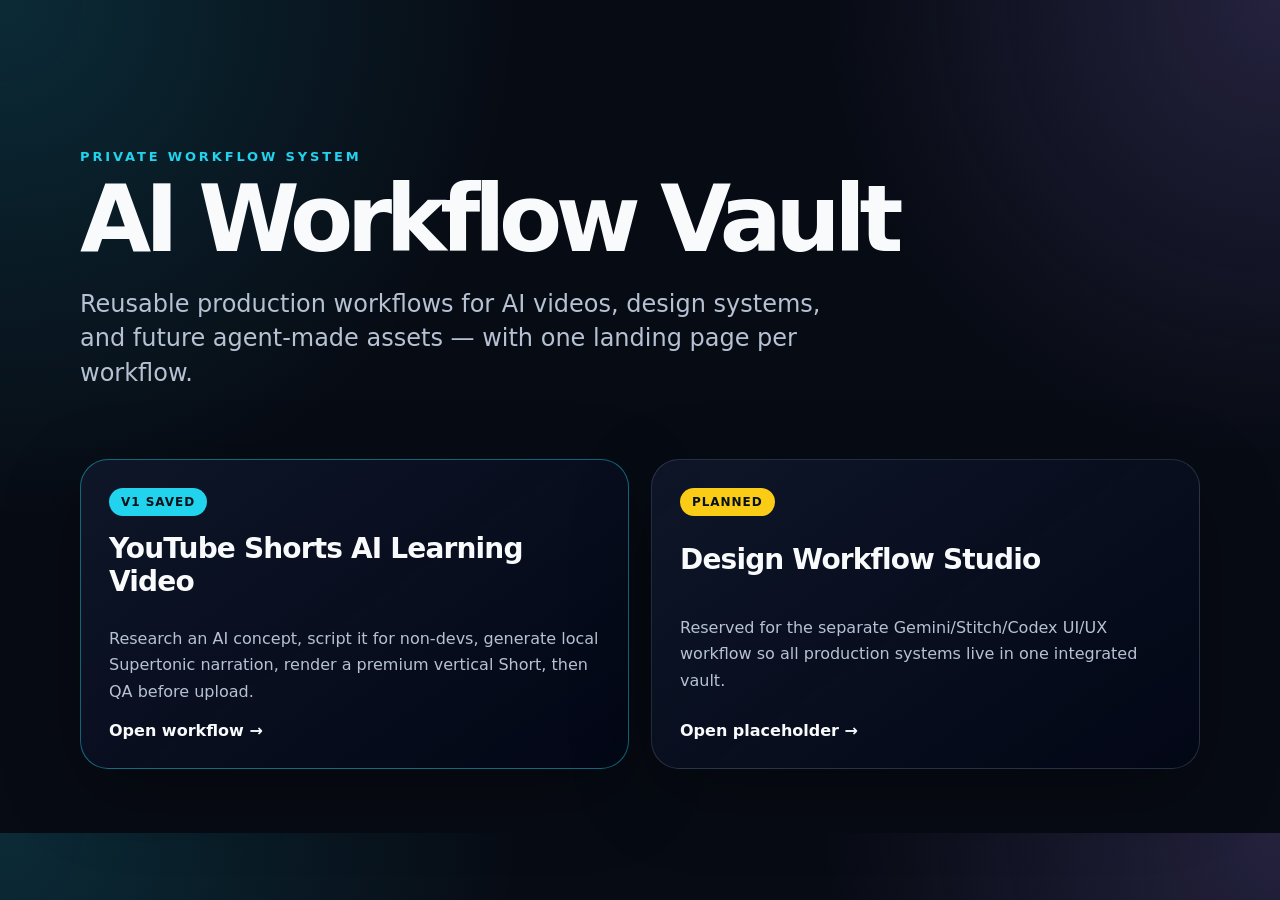
==== site/index.html @ 9eb14a0c "chore: bootstrap AI workflow vault" ====
<!doctype html>
<html lang="en">
<head>
  <meta charset="utf-8" />
  <meta name="viewport" content="width=device-width, initial-scale=1" />
  <title>AI Workflow Vault</title>
  <meta name="description" content="Integrated private vault for reusable AI production workflows." />
  <link rel="stylesheet" href="assets/styles.css" />
</head>
<body>
  <main class="shell">
    <section class="hero">
      <p class="eyebrow">Private Workflow System</p>
      <h1>AI Workflow Vault</h1>
      <p class="lead">Reusable production workflows for AI videos, design systems, and future agent-made assets — with one landing page per workflow.</p>
    </section>

    <section class="grid">
      <a class="card primary" href="workflows/youtube-shorts-ai-learning.html">
        <span class="status">v1 saved</span>
        <h2>YouTube Shorts AI Learning Video</h2>
        <p>Research an AI concept, script it for non-devs, generate local Supertonic narration, render a premium vertical Short, then QA before upload.</p>
        <strong>Open workflow →</strong>
      </a>

      <a class="card" href="workflows/design-workflow-studio.html">
        <span class="status planned">planned</span>
        <h2>Design Workflow Studio</h2>
        <p>Reserved for the separate Gemini/Stitch/Codex UI/UX workflow so all production systems live in one integrated vault.</p>
        <strong>Open placeholder →</strong>
      </a>
    </section>
  </main>
</body>
</html>
---- site/assets/styles.css ----
:root {
  color-scheme: dark;
  --bg: #070b14;
  --panel: rgba(15, 23, 42, 0.78);
  --line: rgba(148, 163, 184, 0.22);
  --text: #f8fafc;
  --muted: #b6c2d3;
  --cyan: #22d3ee;
  --violet: #a78bfa;
  --gold: #facc15;
}
* { box-sizing: border-box; }
body {
  margin: 0;
  font-family: Inter, ui-sans-serif, system-ui, -apple-system, BlinkMacSystemFont, "Segoe UI", sans-serif;
  background: radial-gradient(circle at top left, rgba(34, 211, 238, .16), transparent 34%), radial-gradient(circle at top right, rgba(167, 139, 250, .18), transparent 30%), var(--bg);
  color: var(--text);
}
.shell { width: min(1120px, calc(100% - 40px)); margin: 0 auto; padding: 64px 0; }
.hero { padding: 72px 0 44px; }
.hero.compact { padding-top: 28px; }
.eyebrow { color: var(--cyan); text-transform: uppercase; letter-spacing: .22em; font-weight: 800; font-size: 13px; }
h1 { font-size: clamp(44px, 8vw, 92px); line-height: .92; margin: 14px 0 20px; letter-spacing: -0.07em; }
.lead { color: var(--muted); max-width: 760px; font-size: clamp(18px, 2.2vw, 24px); line-height: 1.45; }
.grid { display: grid; grid-template-columns: repeat(auto-fit, minmax(280px, 1fr)); gap: 22px; }
.card, .panel {
  border: 1px solid var(--line);
  background: linear-gradient(145deg, rgba(15, 23, 42, .92), rgba(2, 6, 23, .72));
  border-radius: 28px;
  padding: 28px;
  box-shadow: 0 24px 80px rgba(0, 0, 0, .32);
}
.card { min-height: 300px; display: flex; flex-direction: column; justify-content: space-between; color: inherit; text-decoration: none; }
.card.primary { border-color: rgba(34, 211, 238, .45); }
.card h2, .panel h2 { font-size: 28px; margin: 16px 0 12px; letter-spacing: -0.03em; }
.card p, .panel p, li { color: var(--muted); line-height: 1.65; }
.status { align-self: flex-start; color: #06111a; background: var(--cyan); border-radius: 999px; padding: 7px 12px; font-weight: 900; font-size: 12px; text-transform: uppercase; letter-spacing: .08em; }
.status.planned { background: var(--gold); }
.back { color: var(--cyan); text-decoration: none; font-weight: 800; }
.panel { margin: 22px 0; }
.split { display: grid; grid-template-columns: repeat(auto-fit, minmax(280px, 1fr)); gap: 26px; }
code { color: #cffafe; background: rgba(34, 211, 238, .1); padding: 2px 6px; border-radius: 6px; }
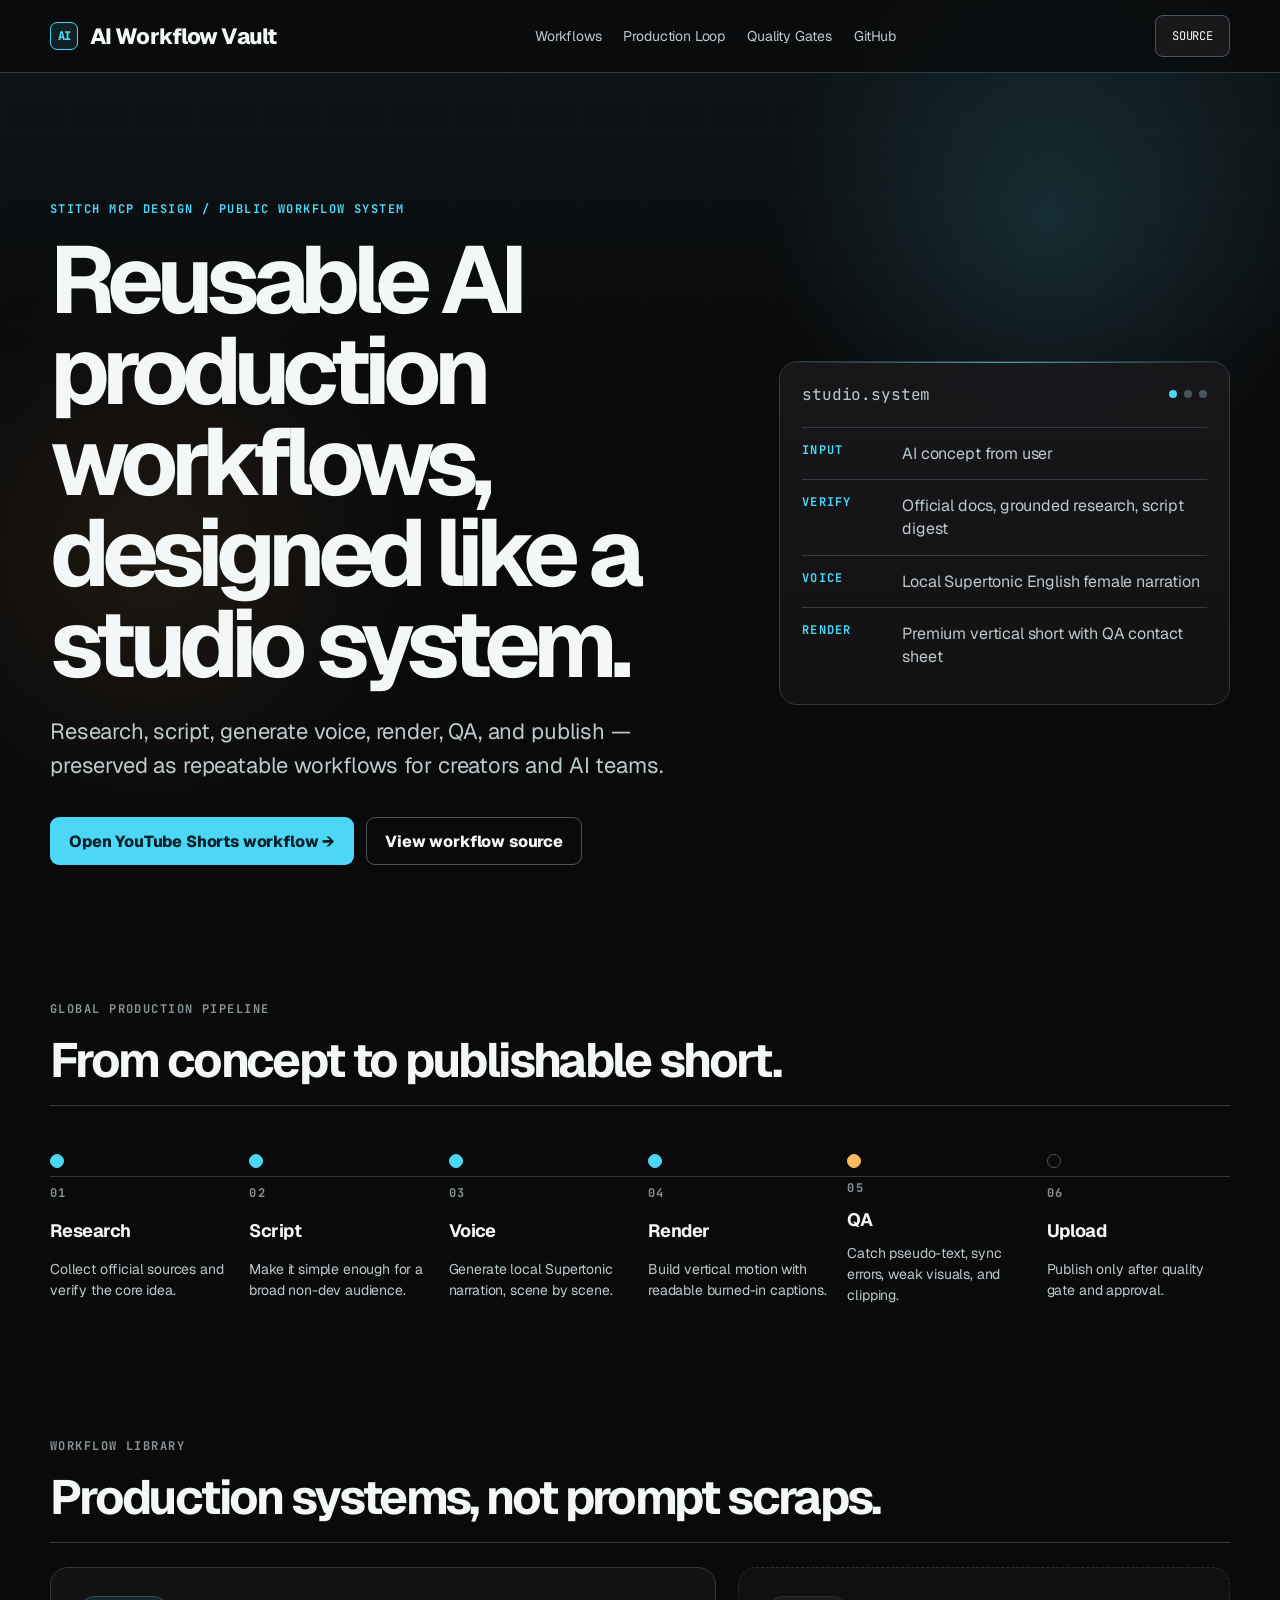
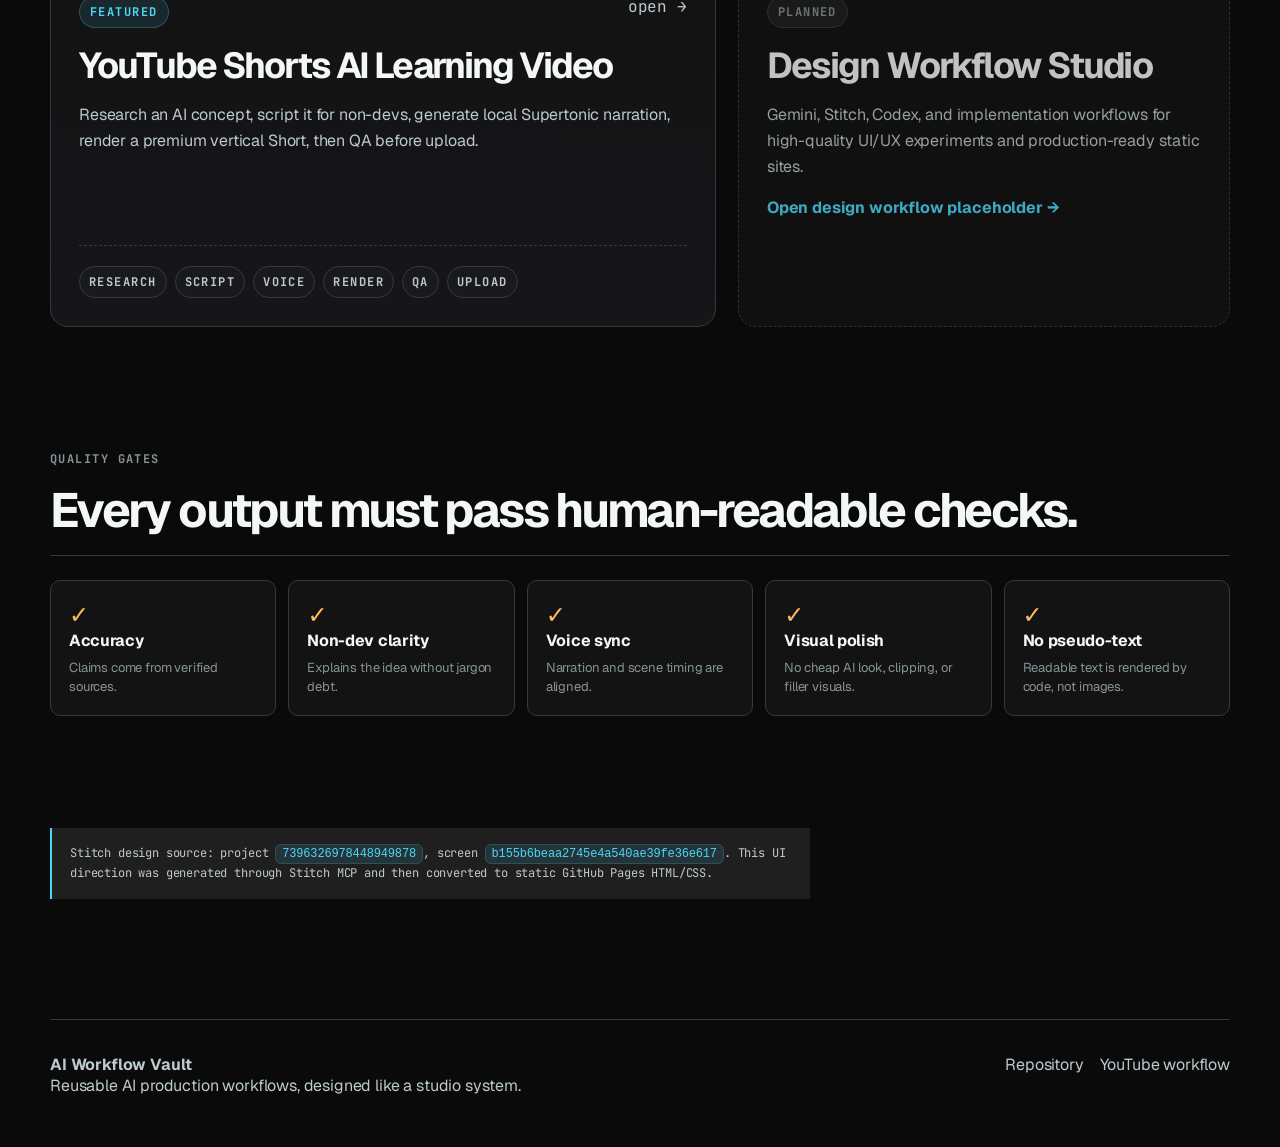
==== commit 5e4568b3: "feat: redesign GitHub Pages with Stitch UI" ====
--- a/site/index.html
+++ b/site/index.html
@@ -4,32 +4,112 @@
   <meta charset="utf-8" />
   <meta name="viewport" content="width=device-width, initial-scale=1" />
   <title>AI Workflow Vault</title>
-  <meta name="description" content="Integrated private vault for reusable AI production workflows." />
+  <meta name="description" content="Reusable AI production workflows, designed like a studio system." />
   <link rel="stylesheet" href="assets/styles.css" />
 </head>
 <body>
-  <main class="shell">
+  <a class="skip-link" href="#main">Skip to content</a>
+  <header class="topbar">
+    <nav class="nav" aria-label="Primary navigation">
+      <a class="brand" href="index.html"><span class="brand-mark">AI</span><span>AI Workflow Vault</span></a>
+      <div class="nav-links">
+        <a href="#workflows">Workflows</a>
+        <a href="#production-loop">Production Loop</a>
+        <a href="#quality-gates">Quality Gates</a>
+        <a href="https://github.com/cskwork/ai-workflow-vault">GitHub</a>
+      </div>
+      <a class="nav-cta" href="https://github.com/cskwork/ai-workflow-vault">SOURCE</a>
+    </nav>
+  </header>
+
+  <main id="main" class="shell">
     <section class="hero">
-      <p class="eyebrow">Private Workflow System</p>
-      <h1>AI Workflow Vault</h1>
-      <p class="lead">Reusable production workflows for AI videos, design systems, and future agent-made assets — with one landing page per workflow.</p>
+      <div>
+        <p class="eyebrow">Stitch MCP Design / Public Workflow System</p>
+        <h1>Reusable AI production workflows, designed like a studio system.</h1>
+        <p class="lead">Research, script, generate voice, render, QA, and publish — preserved as repeatable workflows for creators and AI teams.</p>
+        <div class="hero-actions">
+          <a class="button primary" href="workflows/youtube-shorts-ai-learning.html">Open YouTube Shorts workflow →</a>
+          <a class="button secondary" href="https://github.com/cskwork/ai-workflow-vault/tree/main/workflows/youtube-shorts-ai-learning">View workflow source</a>
+        </div>
+      </div>
+      <aside class="studio-panel" aria-label="Workflow console preview">
+        <div class="panel-top"><span class="mono">studio.system</span><span class="dots"><span></span><span></span><span></span></span></div>
+        <div class="console-line"><b>input</b><span>AI concept from user</span></div>
+        <div class="console-line"><b>verify</b><span>Official docs, grounded research, script digest</span></div>
+        <div class="console-line"><b>voice</b><span>Local Supertonic English female narration</span></div>
+        <div class="console-line"><b>render</b><span>Premium vertical short with QA contact sheet</span></div>
+      </aside>
     </section>
 
-    <section class="grid">
-      <a class="card primary" href="workflows/youtube-shorts-ai-learning.html">
-        <span class="status">v1 saved</span>
-        <h2>YouTube Shorts AI Learning Video</h2>
-        <p>Research an AI concept, script it for non-devs, generate local Supertonic narration, render a premium vertical Short, then QA before upload.</p>
-        <strong>Open workflow →</strong>
-      </a>
+    <section id="production-loop" class="section" aria-labelledby="pipeline-title">
+      <div class="section-head">
+        <div>
+          <p class="section-kicker">Global production pipeline</p>
+          <h2 id="pipeline-title">From concept to publishable short.</h2>
+        </div>
+      </div>
+      <div class="pipeline">
+        <article class="stage"><span class="node"></span><span class="stage-index">01</span><h3>Research</h3><p>Collect official sources and verify the core idea.</p></article>
+        <article class="stage"><span class="node"></span><span class="stage-index">02</span><h3>Script</h3><p>Make it simple enough for a broad non-dev audience.</p></article>
+        <article class="stage"><span class="node"></span><span class="stage-index">03</span><h3>Voice</h3><p>Generate local Supertonic narration, scene by scene.</p></article>
+        <article class="stage"><span class="node"></span><span class="stage-index">04</span><h3>Render</h3><p>Build vertical motion with readable burned-in captions.</p></article>
+        <article class="stage review"><span class="node"></span><span class="stage-index">05</span><h3>QA</h3><p>Catch pseudo-text, sync errors, weak visuals, and clipping.</p></article>
+        <article class="stage future"><span class="node"></span><span class="stage-index">06</span><h3>Upload</h3><p>Publish only after quality gate and approval.</p></article>
+      </div>
+    </section>
 
-      <a class="card" href="workflows/design-workflow-studio.html">
-        <span class="status planned">planned</span>
-        <h2>Design Workflow Studio</h2>
-        <p>Reserved for the separate Gemini/Stitch/Codex UI/UX workflow so all production systems live in one integrated vault.</p>
-        <strong>Open placeholder →</strong>
-      </a>
+    <section id="workflows" class="section" aria-labelledby="workflows-title">
+      <div class="section-head">
+        <div>
+          <p class="section-kicker">Workflow library</p>
+          <h2 id="workflows-title">Production systems, not prompt scraps.</h2>
+        </div>
+      </div>
+      <div class="cards">
+        <a class="card featured" href="workflows/youtube-shorts-ai-learning.html">
+          <div>
+            <div class="card-row"><span class="status">Featured</span><span class="mono muted">open →</span></div>
+            <h2>YouTube Shorts AI Learning Video</h2>
+            <p>Research an AI concept, script it for non-devs, generate local Supertonic narration, render a premium vertical Short, then QA before upload.</p>
+          </div>
+          <div class="tags">
+            <span class="chip">Research</span><span class="chip">Script</span><span class="chip">Voice</span><span class="chip">Render</span><span class="chip">QA</span><span class="chip">Upload</span>
+          </div>
+        </a>
+        <a class="card planned" href="workflows/design-workflow-studio.html">
+          <div class="card-row"><span class="status planned">Planned</span></div>
+          <h2>Design Workflow Studio</h2>
+          <p>Gemini, Stitch, Codex, and implementation workflows for high-quality UI/UX experiments and production-ready static sites.</p>
+          <strong>Open design workflow placeholder →</strong>
+        </a>
+      </div>
     </section>
+
+    <section id="quality-gates" class="section" aria-labelledby="gates-title">
+      <div class="section-head">
+        <div>
+          <p class="section-kicker">Quality gates</p>
+          <h2 id="gates-title">Every output must pass human-readable checks.</h2>
+        </div>
+      </div>
+      <div class="gates">
+        <article class="gate"><span class="gate-mark">✓</span><div><h3>Accuracy</h3><p>Claims come from verified sources.</p></div></article>
+        <article class="gate"><span class="gate-mark">✓</span><div><h3>Non-dev clarity</h3><p>Explains the idea without jargon debt.</p></div></article>
+        <article class="gate"><span class="gate-mark">✓</span><div><h3>Voice sync</h3><p>Narration and scene timing are aligned.</p></div></article>
+        <article class="gate"><span class="gate-mark">✓</span><div><h3>Visual polish</h3><p>No cheap AI look, clipping, or filler visuals.</p></div></article>
+        <article class="gate"><span class="gate-mark">✓</span><div><h3>No pseudo-text</h3><p>Readable text is rendered by code, not images.</p></div></article>
+      </div>
+    </section>
+
+    <section class="section">
+      <div class="provenance">Stitch design source: project <code>7396326978448949878</code>, screen <code>b155b6beaa2745e4a540ae39fe36e617</code>. This UI direction was generated through Stitch MCP and then converted to static GitHub Pages HTML/CSS.</div>
+    </section>
+
+    <footer class="footer">
+      <div><strong>AI Workflow Vault</strong><br />Reusable AI production workflows, designed like a studio system.</div>
+      <div><a href="https://github.com/cskwork/ai-workflow-vault">Repository</a><a href="workflows/youtube-shorts-ai-learning.html">YouTube workflow</a></div>
+    </footer>
   </main>
 </body>
 </html>
--- a/site/assets/styles.css
+++ b/site/assets/styles.css
@@ -1,42 +1,203 @@
+@import url('https://fonts.googleapis.com/css2?family=Geist:wght@400;500;600;700;800&family=JetBrains+Mono:wght@500;600;700&display=swap');
+
 :root {
   color-scheme: dark;
-  --bg: #070b14;
-  --panel: rgba(15, 23, 42, 0.78);
-  --line: rgba(148, 163, 184, 0.22);
-  --text: #f8fafc;
-  --muted: #b6c2d3;
-  --cyan: #22d3ee;
-  --violet: #a78bfa;
-  --gold: #facc15;
-}
+  --bg: #0a0a0b;
+  --surface: #131314;
+  --surface-1: #18181b;
+  --surface-2: #201f20;
+  --surface-3: #2a2a2b;
+  --surface-4: #353436;
+  --text: #f4f7f8;
+  --muted: #bcc9cd;
+  --subtle: #869397;
+  --line: #303b3f;
+  --line-strong: #46565c;
+  --cyan: #4cd7f6;
+  --cyan-strong: #06b6d4;
+  --cyan-soft: rgba(76, 215, 246, .11);
+  --amber: #ffb95f;
+  --amber-soft: rgba(255, 185, 95, .13);
+  --danger: #ffb4ab;
+  --max: 1180px;
+  --radius: 10px;
+  --radius-lg: 18px;
+  --mono: 'JetBrains Mono', ui-monospace, SFMono-Regular, Menlo, Consolas, monospace;
+  --sans: 'Geist', Inter, ui-sans-serif, system-ui, -apple-system, BlinkMacSystemFont, 'Segoe UI', sans-serif;
+}
+
 * { box-sizing: border-box; }
+html { scroll-behavior: smooth; }
 body {
   margin: 0;
-  font-family: Inter, ui-sans-serif, system-ui, -apple-system, BlinkMacSystemFont, "Segoe UI", sans-serif;
-  background: radial-gradient(circle at top left, rgba(34, 211, 238, .16), transparent 34%), radial-gradient(circle at top right, rgba(167, 139, 250, .18), transparent 30%), var(--bg);
+  min-height: 100vh;
+  font-family: var(--sans);
   color: var(--text);
-}
-.shell { width: min(1120px, calc(100% - 40px)); margin: 0 auto; padding: 64px 0; }
-.hero { padding: 72px 0 44px; }
-.hero.compact { padding-top: 28px; }
-.eyebrow { color: var(--cyan); text-transform: uppercase; letter-spacing: .22em; font-weight: 800; font-size: 13px; }
-h1 { font-size: clamp(44px, 8vw, 92px); line-height: .92; margin: 14px 0 20px; letter-spacing: -0.07em; }
-.lead { color: var(--muted); max-width: 760px; font-size: clamp(18px, 2.2vw, 24px); line-height: 1.45; }
-.grid { display: grid; grid-template-columns: repeat(auto-fit, minmax(280px, 1fr)); gap: 22px; }
+  background:
+    linear-gradient(180deg, rgba(76, 215, 246, .06), transparent 350px),
+    radial-gradient(circle at 82% 8%, rgba(76, 215, 246, .15), transparent 280px),
+    radial-gradient(circle at 12% 20%, rgba(255, 185, 95, .08), transparent 280px),
+    var(--bg);
+  letter-spacing: -.01em;
+}
+body::before {
+  content: '';
+  position: fixed;
+  inset: 0;
+  pointer-events: none;
+  background-image:
+    linear-gradient(rgba(255,255,255,.035) 1px, transparent 1px),
+    linear-gradient(90deg, rgba(255,255,255,.03) 1px, transparent 1px);
+  background-size: 64px 64px;
+  mask-image: linear-gradient(to bottom, rgba(0,0,0,.7), transparent 72%);
+}
+
+a { color: inherit; }
+.muted { color: var(--muted); }
+.mono { font-family: var(--mono); }
+.skip-link { position: absolute; left: -999px; top: 8px; z-index: 100; background: var(--cyan); color: #001f26; padding: 10px 14px; border-radius: 8px; font-weight: 800; }
+.skip-link:focus { left: 8px; }
+
+.topbar {
+  position: sticky;
+  top: 0;
+  z-index: 50;
+  border-bottom: 1px solid var(--line);
+  background: rgba(10, 10, 11, .78);
+  backdrop-filter: blur(18px);
+}
+.nav {
+  width: min(var(--max), calc(100% - 40px));
+  margin: 0 auto;
+  min-height: 72px;
+  display: flex;
+  align-items: center;
+  justify-content: space-between;
+  gap: 24px;
+}
+.brand { display: flex; align-items: center; gap: 12px; text-decoration: none; font-weight: 800; letter-spacing: -.04em; font-size: 22px; }
+.brand-mark { width: 28px; height: 28px; border: 1px solid var(--cyan); background: var(--cyan-soft); display: grid; place-items: center; color: var(--cyan); font-family: var(--mono); font-size: 12px; border-radius: 7px; }
+.nav-links { display: flex; align-items: center; gap: 22px; color: var(--muted); font-size: 14px; }
+.nav-links a { text-decoration: none; transition: color .18s ease; }
+.nav-links a:hover, .nav-links a:focus-visible { color: var(--cyan); outline: none; }
+.nav-cta { min-height: 42px; display: inline-flex; align-items: center; justify-content: center; padding: 0 16px; border: 1px solid var(--line-strong); background: var(--surface-1); border-radius: 8px; color: var(--text); text-decoration: none; font-family: var(--mono); font-size: 12px; transition: border-color .18s ease, transform .18s ease; }
+.nav-cta:hover { border-color: var(--cyan); transform: translateY(-1px); }
+
+.shell { width: min(var(--max), calc(100% - 40px)); margin: 0 auto; }
+.hero {
+  padding: clamp(72px, 10vw, 132px) 0 68px;
+  display: grid;
+  grid-template-columns: minmax(0, 1.05fr) minmax(320px, .72fr);
+  gap: clamp(32px, 6vw, 72px);
+  align-items: center;
+}
+.hero.compact { padding: 54px 0 36px; grid-template-columns: 1fr; }
+.eyebrow, .section-kicker, .chip, .stage-index, .status, .breadcrumb, .meta-label {
+  font-family: var(--mono);
+  text-transform: uppercase;
+  letter-spacing: .12em;
+  font-size: 12px;
+  font-weight: 700;
+}
+.eyebrow { color: var(--cyan); margin: 0 0 18px; }
+h1 { margin: 0; font-size: clamp(48px, 7.4vw, 96px); line-height: .96; letter-spacing: -.075em; text-wrap: balance; }
+.hero.compact h1 { font-size: clamp(42px, 6vw, 72px); max-width: 950px; }
+.lead { margin: 24px 0 0; color: var(--muted); max-width: 760px; font-size: clamp(18px, 2vw, 22px); line-height: 1.58; }
+.hero-actions { display: flex; flex-wrap: wrap; gap: 12px; margin-top: 34px; }
+.button { min-height: 48px; display: inline-flex; align-items: center; justify-content: center; gap: 10px; padding: 0 18px; border-radius: 9px; text-decoration: none; font-weight: 800; border: 1px solid transparent; transition: transform .18s ease, border-color .18s ease, background .18s ease; }
+.button.primary { background: var(--cyan); color: #001f26; }
+.button.secondary { background: transparent; color: var(--text); border-color: var(--line-strong); }
+.button:hover { transform: translateY(-2px); }
+.button.secondary:hover { border-color: var(--cyan); }
+
+.studio-panel { border: 1px solid var(--line); background: linear-gradient(180deg, rgba(24,24,27,.96), rgba(19,19,20,.92)); border-radius: var(--radius-lg); padding: 22px; position: relative; overflow: hidden; }
+.studio-panel::before { content: ''; position: absolute; inset: 0 0 auto; height: 1px; background: linear-gradient(90deg, transparent, var(--cyan), transparent); opacity: .75; }
+.panel-top { display: flex; align-items: center; justify-content: space-between; margin-bottom: 22px; color: var(--muted); }
+.dots { display: flex; gap: 7px; }
+.dots span { width: 8px; height: 8px; border-radius: 99px; background: var(--line-strong); }
+.dots span:first-child { background: var(--cyan); }
+.console-line { display: grid; grid-template-columns: 86px 1fr; gap: 14px; padding: 14px 0; border-top: 1px solid var(--line); }
+.console-line:first-of-type { border-top: 0; }
+.console-line b { font-family: var(--mono); font-size: 12px; color: var(--cyan); text-transform: uppercase; letter-spacing: .1em; }
+.console-line span { color: var(--muted); line-height: 1.45; }
+
+.section { padding: 56px 0; }
+.section-head { display: flex; justify-content: space-between; align-items: end; gap: 20px; margin-bottom: 24px; border-bottom: 1px solid var(--line); padding-bottom: 14px; }
+.section-head h2 { margin: 0; font-size: clamp(30px, 4vw, 48px); letter-spacing: -.055em; }
+.section-kicker { color: var(--subtle); }
+
+.pipeline { position: relative; display: grid; grid-template-columns: repeat(6, 1fr); gap: 16px; padding: 24px 0 8px; }
+.pipeline::before { content: ''; position: absolute; left: 0; right: 0; top: 46px; height: 1px; background: var(--line); }
+.stage { position: relative; z-index: 1; display: grid; gap: 12px; }
+.node { width: 14px; height: 14px; border-radius: 50%; background: var(--cyan); box-shadow: 0 0 0 8px var(--bg); border: 1px solid var(--cyan); }
+.stage.review .node { background: var(--amber); border-color: var(--amber); }
+.stage.future .node { background: var(--bg); border-color: var(--line-strong); }
+.stage-index { color: var(--subtle); }
+.stage h3 { margin: 0; font-size: 18px; letter-spacing: -.03em; }
+.stage p { margin: 0; color: var(--muted); line-height: 1.5; font-size: 14px; }
+
+.cards { display: grid; grid-template-columns: 1.15fr .85fr; gap: 22px; }
 .card, .panel {
   border: 1px solid var(--line);
-  background: linear-gradient(145deg, rgba(15, 23, 42, .92), rgba(2, 6, 23, .72));
-  border-radius: 28px;
+  background: var(--surface);
+  border-radius: var(--radius-lg);
   padding: 28px;
-  box-shadow: 0 24px 80px rgba(0, 0, 0, .32);
-}
-.card { min-height: 300px; display: flex; flex-direction: column; justify-content: space-between; color: inherit; text-decoration: none; }
-.card.primary { border-color: rgba(34, 211, 238, .45); }
-.card h2, .panel h2 { font-size: 28px; margin: 16px 0 12px; letter-spacing: -0.03em; }
+  text-decoration: none;
+  position: relative;
+  transition: border-color .18s ease, transform .18s ease, background .18s ease;
+}
+.card:hover { border-color: var(--cyan); transform: translateY(-3px); }
+.card.featured { min-height: 360px; display: flex; flex-direction: column; justify-content: space-between; background: linear-gradient(180deg, rgba(19,19,20,.98), rgba(24,24,27,.92)); }
+.card.planned { border-style: dashed; opacity: .78; }
+.card-row { display: flex; justify-content: space-between; gap: 16px; align-items: flex-start; }
+.status { display: inline-flex; align-items: center; gap: 8px; color: var(--cyan); background: var(--cyan-soft); border: 1px solid rgba(76, 215, 246, .25); border-radius: 999px; padding: 7px 10px; }
+.status.planned { color: var(--subtle); background: var(--surface-2); border-color: var(--line); }
+.card h2, .card h3, .panel h2 { margin: 18px 0 12px; font-size: clamp(26px, 3vw, 36px); letter-spacing: -.052em; line-height: 1.1; }
 .card p, .panel p, li { color: var(--muted); line-height: 1.65; }
-.status { align-self: flex-start; color: #06111a; background: var(--cyan); border-radius: 999px; padding: 7px 12px; font-weight: 900; font-size: 12px; text-transform: uppercase; letter-spacing: .08em; }
-.status.planned { background: var(--gold); }
-.back { color: var(--cyan); text-decoration: none; font-weight: 800; }
-.panel { margin: 22px 0; }
-.split { display: grid; grid-template-columns: repeat(auto-fit, minmax(280px, 1fr)); gap: 26px; }
-code { color: #cffafe; background: rgba(34, 211, 238, .1); padding: 2px 6px; border-radius: 6px; }
+.card strong { color: var(--cyan); }
+.tags { display: flex; flex-wrap: wrap; gap: 8px; margin-top: 24px; padding-top: 20px; border-top: 1px dashed var(--line); }
+.chip { color: var(--muted); border: 1px solid var(--line); border-radius: 999px; padding: 7px 9px; background: rgba(255,255,255,.015); }
+
+.gates { display: grid; grid-template-columns: repeat(5, 1fr); gap: 12px; }
+.gate { min-height: 132px; border: 1px solid var(--line); background: var(--surface); border-radius: var(--radius); padding: 18px; display: flex; flex-direction: column; justify-content: space-between; }
+.gate-mark { color: var(--amber); font-size: 24px; }
+.gate h3 { margin: 0; font-size: 16px; letter-spacing: -.02em; }
+.gate p { margin: 8px 0 0; color: var(--subtle); font-size: 13px; line-height: 1.45; }
+
+.split { display: grid; grid-template-columns: repeat(2, 1fr); gap: 22px; }
+.steps { counter-reset: step; list-style: none; padding: 0; margin: 0; display: grid; gap: 12px; }
+.steps li { counter-increment: step; border: 1px solid var(--line); background: var(--surface-1); border-radius: var(--radius); padding: 16px 16px 16px 54px; position: relative; }
+.steps li::before { content: counter(step, decimal-leading-zero); position: absolute; left: 16px; top: 17px; color: var(--cyan); font-family: var(--mono); font-size: 12px; font-weight: 800; }
+.checklist { padding-left: 20px; margin: 0; }
+.checklist li + li { margin-top: 8px; }
+
+.provenance { border-left: 2px solid var(--cyan); background: var(--surface-2); padding: 16px 18px; color: var(--muted); font-family: var(--mono); font-size: 12px; line-height: 1.6; max-width: 760px; }
+.footer { margin-top: 64px; border-top: 1px solid var(--line); padding: 34px 0 52px; color: var(--muted); display: flex; justify-content: space-between; gap: 24px; flex-wrap: wrap; }
+.footer a { color: var(--muted); text-decoration: none; margin-left: 16px; }
+.footer a:hover { color: var(--cyan); }
+.breadcrumb { display: inline-flex; color: var(--cyan); text-decoration: none; margin-top: 32px; }
+code { color: var(--cyan); background: var(--cyan-soft); border: 1px solid rgba(76, 215, 246, .18); padding: 2px 6px; border-radius: 6px; }
+
+@media (max-width: 900px) {
+  .nav { min-height: 64px; }
+  .nav-links { display: none; }
+  .hero { grid-template-columns: 1fr; padding-top: 64px; }
+  .cards, .split { grid-template-columns: 1fr; }
+  .pipeline { grid-template-columns: 1fr 1fr; }
+  .pipeline::before { display: none; }
+  .gates { grid-template-columns: 1fr 1fr; }
+  .section-head { align-items: flex-start; flex-direction: column; }
+}
+@media (max-width: 560px) {
+  .shell, .nav { width: min(100% - 28px, var(--max)); }
+  h1 { font-size: clamp(42px, 14vw, 64px); }
+  .hero-actions { flex-direction: column; align-items: stretch; }
+  .pipeline, .gates { grid-template-columns: 1fr; }
+  .card, .panel { padding: 22px; }
+  .console-line { grid-template-columns: 1fr; gap: 6px; }
+  .footer a { display: block; margin: 10px 0 0; }
+}
+
+@media (prefers-reduced-motion: reduce) {
+  *, *::before, *::after { animation: none !important; transition: none !important; scroll-behavior: auto !important; }
+}
